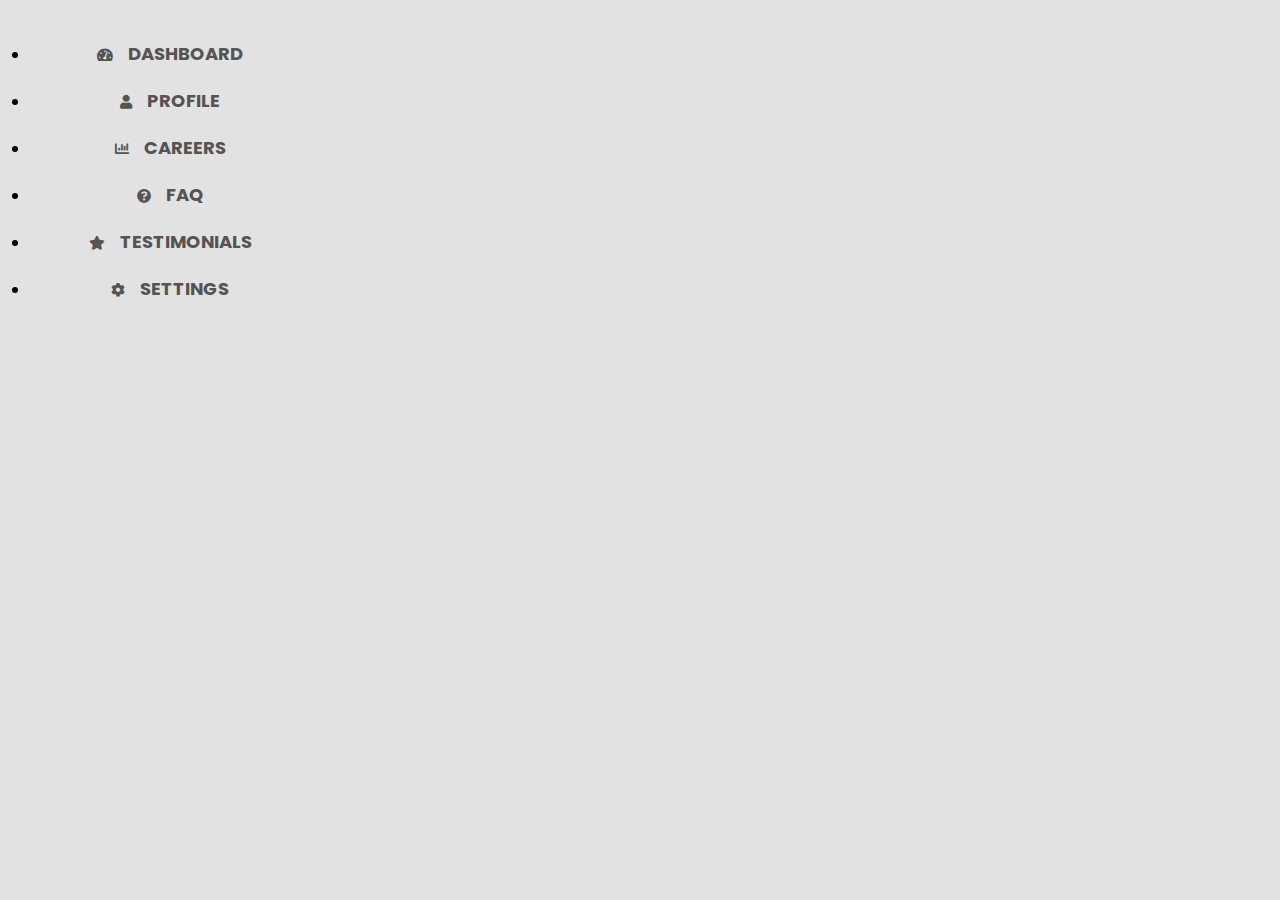
==== Folders/index.html @ 508b360f "add the minor code" ====
<!DOCTYPE html>
<html lang="en">
  <head>
    <meta charset="UTF-8" />
    <title>Attendance Dashboard | By Code Info</title>
    <link rel="stylesheet" href="./index.css" />
    <!-- Font Awesome Cdn Link -->
    <link
      rel="stylesheet"
      href="https://cdnjs.cloudflare.com/ajax/libs/font-awesome/5.15.4/css/all.min.css"
    />
  </head>
  <body>
    <div class="container">
        <div class="sidebar">
            <div class="logo">
                <ul class="main">
                    <li>
                        <a href="#" >
                            <i class="fas fa-tachometer-alt"></i>
                            <span>Dashboard</span>
                        </a>
                    </li>
                    <li>
                        <a href="#" >
                            <i class="fas fa-user"></i>
                            <span>Profile</span>
                        </a>
                    </li>
                    <li>
                        <a href="#" >
                            <i class="fas fa-chart-bar"></i>
                            <span>Careers</span>
                        </a>
                    </li>
                    <li>
                        <a href="#" >
                            <i class="fas fa-question-circle"></i>
                            <span>Faq</span>
                        </a>
                    </li>
                    <li>
                        <a href="#" >
                            <i class="fas fa-star"></i>
                            <span>Testimonials</span>
                        </a>
                    </li>
                    <li>
                        <a href="#" >
                            <i class="fas fa-cog"></i>
                            <span>Settings</span>
                        </a>
                    </li>

                </ul>
            </div>

        </div>
       
    </div>
  </body>
</html>
---- Folders/index.css ----
@import url("https://fonts.googleapis.com/css2?family=Poppins:wght@400;500;600;700&display=swap");
*{
  margin: 0;
  padding: 0;
  outline: none;
  border: none;
  text-decoration: none;
  box-sizing: border-box;
  font-family: "Poppins", sans-serif;
}
body{
  background: rgb(226, 226, 226);
}
nav{
  position: sticky;
  top: 0;
  bottom: 0;
  height: 100vh;
  left: 0;
  width: 90px;
  /* width: 280px; */
  background: #fff;
  overflow: hidden;
  transition: 1s;
}
nav:hover{
  width: 280px;
  transition: 1s;
}
.logo{
  text-align: center;
  display: flex;
  margin: 10px 0 0 10px;
  padding-bottom: 3rem;
}

.logo img{
  width: 45px;
  height: 45px;
  border-radius: 50%;
}
.logo span{
  font-weight: bold;
  padding-left: 15px;
  font-size: 18px;
  text-transform: uppercase;
}
a{
  position: relative;
  width: 280px;
  font-size: 14px;
  color: rgb(85, 83, 83);
  display: table;
  padding: 10px;
}
nav .fas{
  position: relative;
  width: 70px;
  height: 40px;
  top: 20px;
  font-size: 20px;
  text-align: center;
}
.nav-item{
  position: relative;
  top: 12px;
  margin-left: 10px;
}
a:hover{
  background: #eee;
}
a:hover i{
  color: #34AF6D;
  transition: 0.5s;
}
.logout{
  position: absolute;
  bottom: 0;
}

.container{
  display: flex;
}

/* MAin Section */
.main{
  position: relative;
  padding: 20px;
  width: 100%;
}
.main-top{
  display: flex;
  width: 100%;
}
.main-top i{
  position: absolute;
  right: 0;
  margin: 10px 30px;
  color: rgb(110, 109, 109);
  cursor: pointer;
}
.main .users{
  display: flex;
  width: 100%;
}
.users .card{
  width: 25%;
  margin: 10px;
  background: #fff;
  text-align: center;
  border-radius: 10px;
  padding: 10px;
  box-shadow: 0 20px 35px rgba(0, 0, 0, 0.1);
}
.users .card img{
  width: 70px;
  height: 70px;
  border-radius: 50%;
}
.users .card h4{
  text-transform: uppercase;
}
.users .card p{
  font-size: 12px;
  margin-bottom: 15px;
  text-transform: uppercase;
}
.users table{
  margin:  auto;
}
.users .per span{
  padding: 5px;
  border-radius: 10px;
  background: rgb(223, 223, 223);
}
.users td{
  font-size: 14px;
  padding-right: 15px;
}
.users .card button{
  width: 100%;
  margin-top: 8px;
  padding: 7px;
  cursor: pointer;
  border-radius: 10px;
  background: transparent;
  border: 1px solid #4AD489;
}
.users .card button:hover{
  background: #4AD489;
  color: #fff;
  transition: 0.5s;
}

/*Attendance List serction  */
.attendance{
  margin-top: 20px;
  text-transform: capitalize;
}
.attendance-list{
  width: 100%;
  padding: 10px;
  margin-top: 10px;
  background: #fff;
  border-radius: 10px;
  box-shadow: 0 20px 35px rgba(0, 0, 0, 0.1);
}
.table{
  border-collapse: collapse;
  margin: 25px 0;
  font-size: 15px;
  min-width: 100%;
  overflow: hidden;
  border-radius: 5px 5px 0 0;
}
table thead tr{
  color: #fff;
  background: #34AF6D;
  text-align: left;
  font-weight: bold;
}
.table th,
.table td{
  padding: 12px 15px;
}
.table tbody tr{
  border-bottom: 1px solid #ddd;
}
.table tbody tr:nth-of-type(odd){
  background: #f3f3f3;
}
.table tbody tr.active{
  font-weight: bold;
  color: #4AD489;
}
.table tbody tr:last-of-type{
  border-bottom: 2px solid #4AD489;
}
.table button{
  padding: 6px 20px;
  border-radius: 10px;
  cursor: pointer;
  background: transparent;
  border: 1px solid #4AD489;
}
.table button:hover{
  background: #4AD489;
  color: #fff;
  transition: 0.5rem;
}
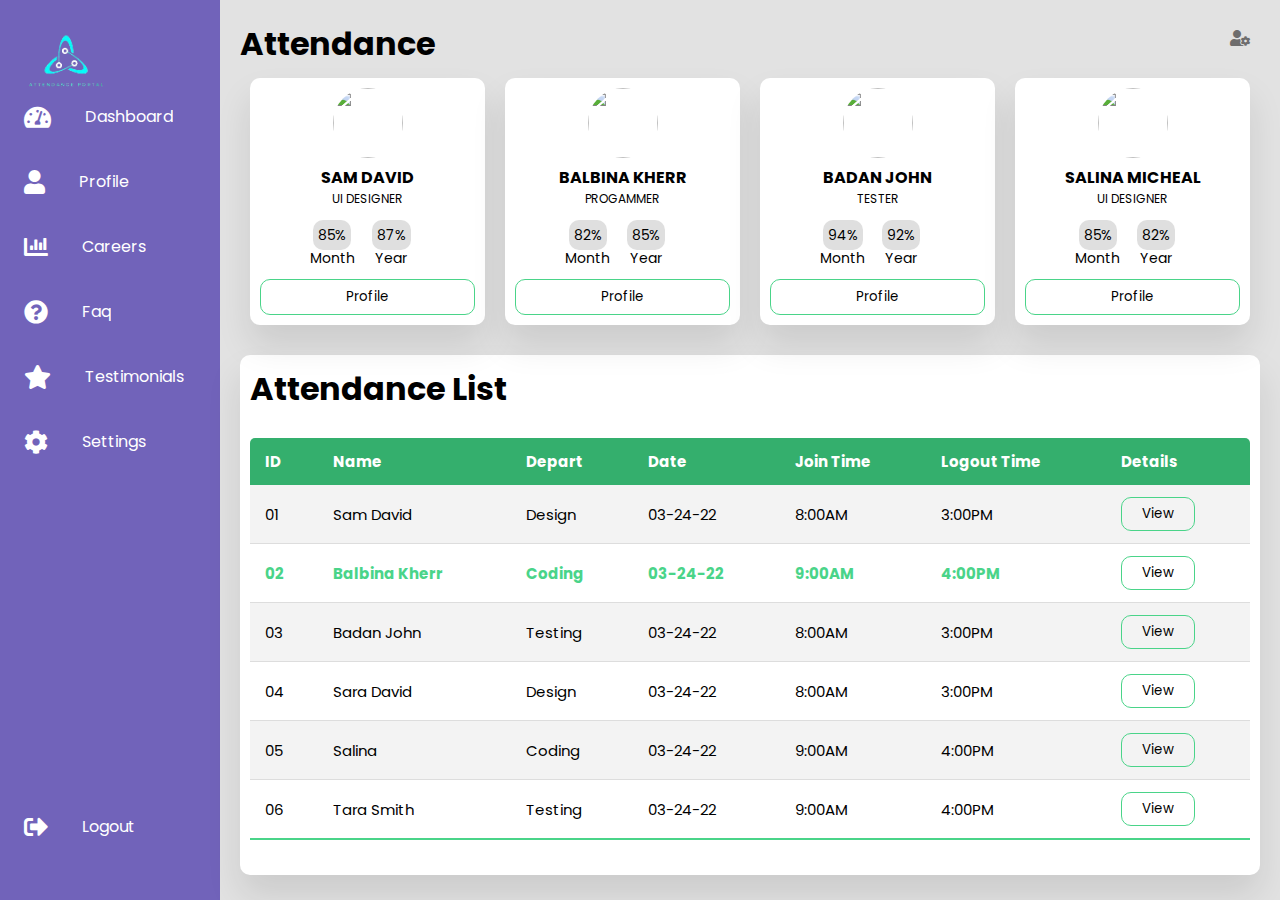
==== commit 2817a7b8: "add the  code" ====
--- a/Folders/index.html
+++ b/Folders/index.html
@@ -3,7 +3,7 @@
   <head>
     <meta charset="UTF-8" />
     <title>Attendance Dashboard | By Code Info</title>
-    <link rel="stylesheet" href="./index.css" />
+    <link rel="stylesheet" href="index.css" />
     <!-- Font Awesome Cdn Link -->
     <link
       rel="stylesheet"
@@ -12,51 +12,212 @@
   </head>
   <body>
     <div class="container">
-        <div class="sidebar">
-            <div class="logo">
-                <ul class="main">
-                    <li>
-                        <a href="#" >
-                            <i class="fas fa-tachometer-alt"></i>
-                            <span>Dashboard</span>
-                        </a>
-                    </li>
-                    <li>
-                        <a href="#" >
-                            <i class="fas fa-user"></i>
-                            <span>Profile</span>
-                        </a>
-                    </li>
-                    <li>
-                        <a href="#" >
-                            <i class="fas fa-chart-bar"></i>
-                            <span>Careers</span>
-                        </a>
-                    </li>
-                    <li>
-                        <a href="#" >
-                            <i class="fas fa-question-circle"></i>
-                            <span>Faq</span>
-                        </a>
-                    </li>
-                    <li>
-                        <a href="#" >
-                            <i class="fas fa-star"></i>
-                            <span>Testimonials</span>
-                        </a>
-                    </li>
-                    <li>
-                        <a href="#" >
-                            <i class="fas fa-cog"></i>
-                            <span>Settings</span>
-                        </a>
-                    </li>
+      <div class="sidebar">
+        <div class="logo">
+            <img src="../Images/attendencelogo.png" alt="">
+        </div>
+        <ul class="menu">
+          <li>
+            <a href="#">
+              <i class="fas fa-tachometer-alt"></i>
+              <span>Dashboard</span>
+            </a>
+          </li>
+          <li>
+            <a href="#">
+              <i class="fas fa-user"></i>
+              <span>Profile</span>
+            </a>
+          </li>
+          <li>
+            <a href="#">
+              <i class="fas fa-chart-bar"></i>
+              <span>Careers</span>
+            </a>
+          </li>
+          <li>
+            <a href="#">
+              <i class="fas fa-question-circle"></i>
+              <span>Faq</span>
+            </a>
+          </li>
+          <li>
+            <a href="#">
+              <i class="fas fa-star"></i>
+              <span>Testimonials</span>
+            </a>
+          </li>
+          <li>
+            <a href="#">
+              <i class="fas fa-cog"></i>
+              <span>Settings</span>
+            </a>
+          </li>
 
-                </ul>
-            </div>
+          <li class="logout">
+            <a href="#">
+              <i class="fas fa-sign-out-alt"></i>
+              <span>Logout</span>
+            </a>
+          </li>
+        </ul>
+      </div>
 
+      <section class="main">
+        <div class="main-top">
+          <h1>Attendance</h1>
+          <i class="fas fa-user-cog"></i>
         </div>
-       
+        <div class="users">
+          <div class="card">
+            <img src="./pic/img1.jpg" />
+            <h4>Sam David</h4>
+            <p>Ui designer</p>
+            <div class="per">
+              <table>
+                <tr>
+                  <td><span>85%</span></td>
+                  <td><span>87%</span></td>
+                </tr>
+                <tr>
+                  <td>Month</td>
+                  <td>Year</td>
+                </tr>
+              </table>
+            </div>
+            <button>Profile</button>
+          </div>
+          <div class="card">
+            <img src="./pic/img2.jpg" />
+            <h4>Balbina kherr</h4>
+            <p>Progammer</p>
+            <div class="per">
+              <table>
+                <tr>
+                  <td><span>82%</span></td>
+                  <td><span>85%</span></td>
+                </tr>
+                <tr>
+                  <td>Month</td>
+                  <td>Year</td>
+                </tr>
+              </table>
+            </div>
+            <button>Profile</button>
+          </div>
+          <div class="card">
+            <img src="./pic/img3.jpg" />
+            <h4>Badan John</h4>
+            <p>tester</p>
+            <div class="per">
+              <table>
+                <tr>
+                  <td><span>94%</span></td>
+                  <td><span>92%</span></td>
+                </tr>
+                <tr>
+                  <td>Month</td>
+                  <td>Year</td>
+                </tr>
+              </table>
+            </div>
+            <button>Profile</button>
+          </div>
+          <div class="card">
+            <img src="./pic/img4.jpg" />
+            <h4>Salina micheal</h4>
+            <p>Ui designer</p>
+            <div class="per">
+              <table>
+                <tr>
+                  <td><span>85%</span></td>
+                  <td><span>82%</span></td>
+                </tr>
+                <tr>
+                  <td>Month</td>
+                  <td>Year</td>
+                </tr>
+              </table>
+            </div>
+            <button>Profile</button>
+          </div>
+        </div>
+
+        <section class="attendance">
+          <div class="attendance-list">
+            <h1>Attendance List</h1>
+            <table class="table">
+              <thead>
+                <tr>
+                  <th>ID</th>
+                  <th>Name</th>
+                  <th>Depart</th>
+                  <th>Date</th>
+                  <th>Join Time</th>
+                  <th>Logout Time</th>
+                  <th>Details</th>
+                </tr>
+              </thead>
+              <tbody>
+                <tr>
+                  <td>01</td>
+                  <td>Sam David</td>
+                  <td>Design</td>
+                  <td>03-24-22</td>
+                  <td>8:00AM</td>
+                  <td>3:00PM</td>
+                  <td><button>View</button></td>
+                </tr>
+                <tr class="active">
+                  <td>02</td>
+                  <td>Balbina Kherr</td>
+                  <td>Coding</td>
+                  <td>03-24-22</td>
+                  <td>9:00AM</td>
+                  <td>4:00PM</td>
+                  <td><button>View</button></td>
+                </tr>
+                <tr>
+                  <td>03</td>
+                  <td>Badan John</td>
+                  <td>testing</td>
+                  <td>03-24-22</td>
+                  <td>8:00AM</td>
+                  <td>3:00PM</td>
+                  <td><button>View</button></td>
+                </tr>
+                <tr>
+                  <td>04</td>
+                  <td>Sara David</td>
+                  <td>Design</td>
+                  <td>03-24-22</td>
+                  <td>8:00AM</td>
+                  <td>3:00PM</td>
+                  <td><button>View</button></td>
+                </tr>
+                <tr>
+                  <td>05</td>
+                  <td>Salina</td>
+                  <td>Coding</td>
+                  <td>03-24-22</td>
+                  <td>9:00AM</td>
+                  <td>4:00PM</td>
+                  <td><button>View</button></td>
+                </tr>
+                <tr>
+                  <td>06</td>
+                  <td>Tara Smith</td>
+                  <td>Testing</td>
+                  <td>03-24-22</td>
+                  <td>9:00AM</td>
+                  <td>4:00PM</td>
+                  <td><button>View</button></td>
+                </tr>
+              </tbody>
+            </table>
+          </div>
+        </section>
+      </section>
     </div>
   </body>
 </html>
--- a/Folders/index.css
+++ b/Folders/index.css
@@ -12,72 +12,69 @@
 body{
   background: rgb(226, 226, 226);
 }
-nav{
-  position: sticky;
-  top: 0;
-  bottom: 0;
-  height: 100vh;
-  left: 0;
-  width: 90px;
-  /* width: 280px; */
-  background: #fff;
-  overflow: hidden;
-  transition: 1s;
-}
-nav:hover{
-  width: 280px;
-  transition: 1s;
-}
-.logo{
-  text-align: center;
-  display: flex;
-  margin: 10px 0 0 10px;
-  padding-bottom: 3rem;
-}
-
-.logo img{
-  width: 45px;
-  height: 45px;
-  border-radius: 50%;
-}
-.logo span{
-  font-weight: bold;
-  padding-left: 15px;
-  font-size: 18px;
-  text-transform: uppercase;
-}
-a{
-  position: relative;
-  width: 280px;
-  font-size: 14px;
-  color: rgb(85, 83, 83);
-  display: table;
-  padding: 10px;
-}
-nav .fas{
-  position: relative;
-  width: 70px;
-  height: 40px;
-  top: 20px;
-  font-size: 20px;
-  text-align: center;
-}
-.nav-item{
-  position: relative;
-  top: 12px;
-  margin-left: 10px;
-}
-a:hover{
-  background: #eee;
-}
-a:hover i{
-  color: #34AF6D;
-  transition: 0.5s;
-}
-.logout{
-  position: absolute;
-  bottom: 0;
-}
+.sidebar {
+    position: sticky;
+    top: 0;
+    left: 0;
+    bottom: 0;
+    width:80px;
+    height: 100vh;
+    color: white;
+    overflow: hidden;
+    transition: all 0.5s linear;
+    background: rgba(113, 99, 186, 255);
+ 
+  }
+  .sidebar:hover{
+      width: 240px;
+      transition: 0.5s;
+  }
+  .logo {
+    height: 80px;
+    padding: 16px;
+  }
+  .logo img {
+    height: 100px;
+    left: -5;
+  }
+  .menu {
+    height: 95%;
+    position: relative;
+    list-style: none;
+  }
+  .menu li {
+    padding: 1rem 1rem 1rem 1.5rem;
+    margin: 8px 0;
+    border-radius: 8px;
+    transition: all 0.5s ease-in-out;
+  }
+  .menu li:hover {
+    background-color: #e0e0e058;
+  }
+  .menu li a {
+    color: white;
+    display: flex;
+    align-items: center;
+    gap: 2.1rem;
+  }
+  .menu a span {
+    overflow: hidden;
+  }
+  .menu a i {
+    font-size: 1.5rem;
+  }
+
+ 
+.menu  .logout{
+    margin-top: 1rem;
+    bottom :5rem;
+    width: 100%;
+    position: absolute;
+  
+     width: 100%;
+  }
+
+
 
 .container{
   display: flex;
@@ -87,7 +84,7 @@
 .main{
   position: relative;
   padding: 20px;
-  width: 100%;
+  width: 90%;
 }
 .main-top{
   display: flex;
@@ -208,4 +205,5 @@
   background: #4AD489;
   color: #fff;
   transition: 0.5rem;
-}+}
+
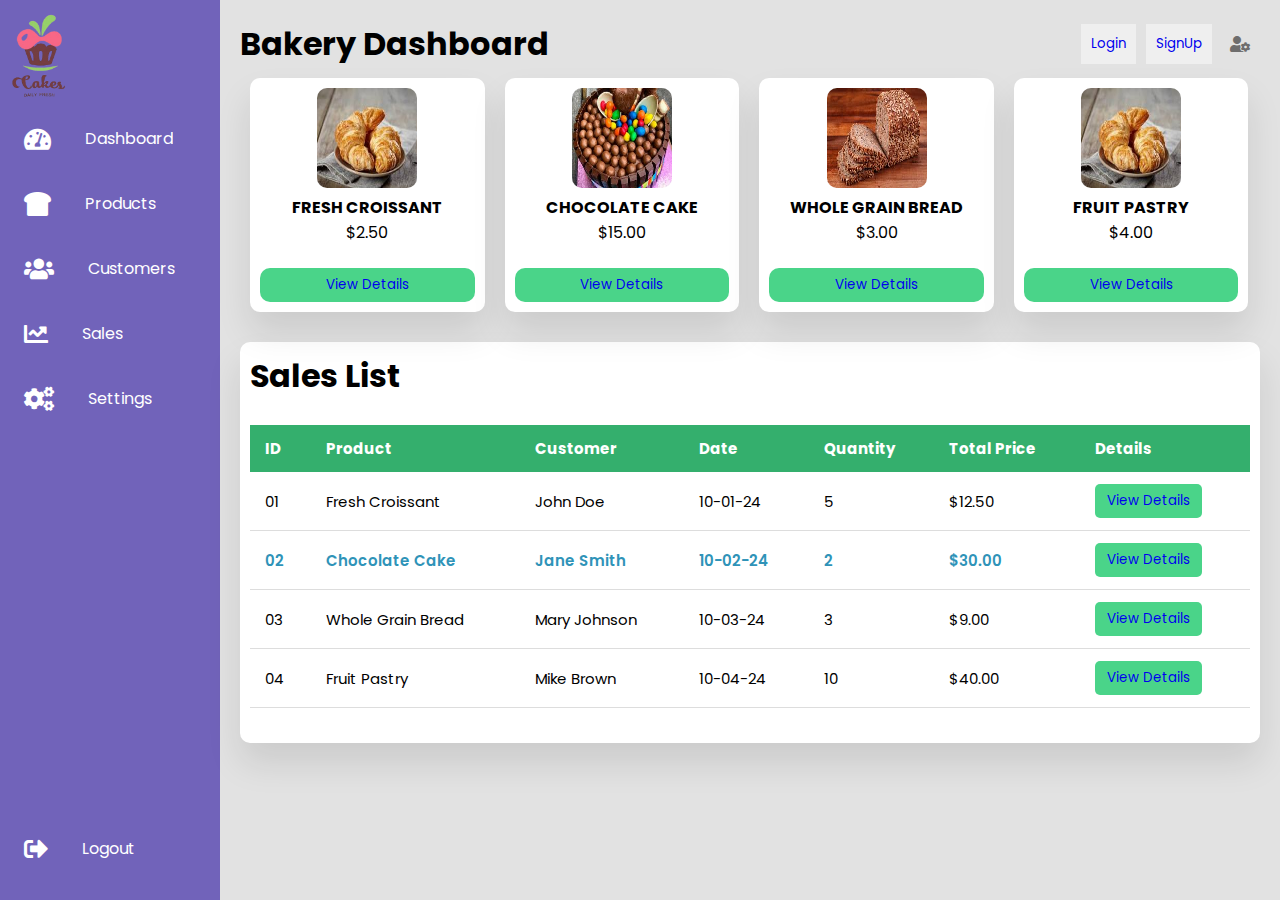
==== commit 13fb6cb4: "update the code add the file to  show proper data" ====
--- a/Folders/index.html
+++ b/Folders/index.html
@@ -1,223 +1,157 @@
 <!DOCTYPE html>
 <html lang="en">
-  <head>
+<head>
     <meta charset="UTF-8" />
-    <title>Attendance Dashboard | By Code Info</title>
+    <title>Bakery Shop Dashboard</title>
     <link rel="stylesheet" href="index.css" />
+  
     <!-- Font Awesome Cdn Link -->
-    <link
-      rel="stylesheet"
-      href="https://cdnjs.cloudflare.com/ajax/libs/font-awesome/5.15.4/css/all.min.css"
-    />
-  </head>
-  <body>
+    <link rel="stylesheet" href="https://cdnjs.cloudflare.com/ajax/libs/font-awesome/5.15.4/css/all.min.css" />
+</head>
+<body>
     <div class="container">
-      <div class="sidebar">
-        <div class="logo">
-            <img src="../Images/attendencelogo.png" alt="">
-        </div>
-        <ul class="menu">
-          <li>
-            <a href="#">
-              <i class="fas fa-tachometer-alt"></i>
-              <span>Dashboard</span>
-            </a>
-          </li>
-          <li>
-            <a href="#">
-              <i class="fas fa-user"></i>
-              <span>Profile</span>
-            </a>
-          </li>
-          <li>
-            <a href="#">
-              <i class="fas fa-chart-bar"></i>
-              <span>Careers</span>
-            </a>
-          </li>
-          <li>
-            <a href="#">
-              <i class="fas fa-question-circle"></i>
-              <span>Faq</span>
-            </a>
-          </li>
-          <li>
-            <a href="#">
-              <i class="fas fa-star"></i>
-              <span>Testimonials</span>
-            </a>
-          </li>
-          <li>
-            <a href="#">
-              <i class="fas fa-cog"></i>
-              <span>Settings</span>
-            </a>
-          </li>
-
-          <li class="logout">
-            <a href="#">
-              <i class="fas fa-sign-out-alt"></i>
-              <span>Logout</span>
-            </a>
-          </li>
-        </ul>
-      </div>
-
-      <section class="main">
-        <div class="main-top">
-          <h1>Attendance</h1>
-          <i class="fas fa-user-cog"></i>
-        </div>
-        <div class="users">
-          <div class="card">
-            <img src="./pic/img1.jpg" />
-            <h4>Sam David</h4>
-            <p>Ui designer</p>
-            <div class="per">
-              <table>
-                <tr>
-                  <td><span>85%</span></td>
-                  <td><span>87%</span></td>
-                </tr>
-                <tr>
-                  <td>Month</td>
-                  <td>Year</td>
-                </tr>
-              </table>
+        <div class="sidebar">
+            <div class="logo">
+                <img src="../Folders/Images/logo.png" alt="Bakery Logo" />
+                
             </div>
-            <button>Profile</button>
-          </div>
-          <div class="card">
-            <img src="./pic/img2.jpg" />
-            <h4>Balbina kherr</h4>
-            <p>Progammer</p>
-            <div class="per">
-              <table>
-                <tr>
-                  <td><span>82%</span></td>
-                  <td><span>85%</span></td>
-                </tr>
-                <tr>
-                  <td>Month</td>
-                  <td>Year</td>
-                </tr>
-              </table>
-            </div>
-            <button>Profile</button>
-          </div>
-          <div class="card">
-            <img src="./pic/img3.jpg" />
-            <h4>Badan John</h4>
-            <p>tester</p>
-            <div class="per">
-              <table>
-                <tr>
-                  <td><span>94%</span></td>
-                  <td><span>92%</span></td>
-                </tr>
-                <tr>
-                  <td>Month</td>
-                  <td>Year</td>
-                </tr>
-              </table>
-            </div>
-            <button>Profile</button>
-          </div>
-          <div class="card">
-            <img src="./pic/img4.jpg" />
-            <h4>Salina micheal</h4>
-            <p>Ui designer</p>
-            <div class="per">
-              <table>
-                <tr>
-                  <td><span>85%</span></td>
-                  <td><span>82%</span></td>
-                </tr>
-                <tr>
-                  <td>Month</td>
-                  <td>Year</td>
-                </tr>
-              </table>
-            </div>
-            <button>Profile</button>
-          </div>
+            <ul class="menu">
+                <li>
+                    <a href="#">
+                        <i class="fas fa-tachometer-alt"></i>
+                        <span>Dashboard</span>
+                    </a>
+                </li>
+                <li>
+                    <a href="#">
+                        <i class="fas fa-bread-slice"></i>
+                        <span>Products</span>
+                    </a>
+                </li>
+                <li>
+                    <a href="#">
+                        <i class="fas fa-users"></i>
+                        <span>Customers</span>
+                    </a>
+                </li>
+                <li>
+                    <a href="#">
+                        <i class="fas fa-chart-line"></i>
+                        <span>Sales</span>
+                    </a>
+                </li>
+                <li>
+                    <a href="#">
+                        <i class="fas fa-cogs"></i>
+                        <span>Settings</span>
+                    </a>
+                </li>
+                <li class="logout">
+                    <a href="#">
+                        <i class="fas fa-sign-out-alt"></i>
+                        <span>Logout</span>
+                    </a>
+                </li>
+            </ul>
         </div>
 
-        <section class="attendance">
-          <div class="attendance-list">
-            <h1>Attendance List</h1>
-            <table class="table">
-              <thead>
-                <tr>
-                  <th>ID</th>
-                  <th>Name</th>
-                  <th>Depart</th>
-                  <th>Date</th>
-                  <th>Join Time</th>
-                  <th>Logout Time</th>
-                  <th>Details</th>
-                </tr>
-              </thead>
-              <tbody>
-                <tr>
-                  <td>01</td>
-                  <td>Sam David</td>
-                  <td>Design</td>
-                  <td>03-24-22</td>
-                  <td>8:00AM</td>
-                  <td>3:00PM</td>
-                  <td><button>View</button></td>
-                </tr>
-                <tr class="active">
-                  <td>02</td>
-                  <td>Balbina Kherr</td>
-                  <td>Coding</td>
-                  <td>03-24-22</td>
-                  <td>9:00AM</td>
-                  <td>4:00PM</td>
-                  <td><button>View</button></td>
-                </tr>
-                <tr>
-                  <td>03</td>
-                  <td>Badan John</td>
-                  <td>testing</td>
-                  <td>03-24-22</td>
-                  <td>8:00AM</td>
-                  <td>3:00PM</td>
-                  <td><button>View</button></td>
-                </tr>
-                <tr>
-                  <td>04</td>
-                  <td>Sara David</td>
-                  <td>Design</td>
-                  <td>03-24-22</td>
-                  <td>8:00AM</td>
-                  <td>3:00PM</td>
-                  <td><button>View</button></td>
-                </tr>
-                <tr>
-                  <td>05</td>
-                  <td>Salina</td>
-                  <td>Coding</td>
-                  <td>03-24-22</td>
-                  <td>9:00AM</td>
-                  <td>4:00PM</td>
-                  <td><button>View</button></td>
-                </tr>
-                <tr>
-                  <td>06</td>
-                  <td>Tara Smith</td>
-                  <td>Testing</td>
-                  <td>03-24-22</td>
-                  <td>9:00AM</td>
-                  <td>4:00PM</td>
-                  <td><button>View</button></td>
-                </tr>
-              </tbody>
-            </table>
-          </div>
+        <section class="main">
+            <div class="main-top">
+                <h1>Bakery Dashboard</h1>
+                <div style="display: flex; align-items: center; margin-right: 3rem;">
+                 <i class="fas fa-user-cog"></i>
+                 <div style="display: flex; align-items: center;  gap:10px">
+
+                   <button style="padding: 10px;"><a href="../Folders/Login-Signup/login-signup.html">Login</a> </button>
+                   <button style="padding: 10px;"><a href="../Folders/Login-Signup/login-signup.html">SignUp</a> </button>
+                 </div>
+
+               </div>
+            </div>
+            <div class="users">
+                <div class="card">
+                    <img src="../Folders/Images/Fresh Croissant.jpeg" alt="Croissant" />
+                    <h4>Fresh Croissant</h4>
+                    <p>$2.50</p>
+                    <button> <a href="../Folders/view/view-detail.html"> View Details</a></button>
+                </div>
+                <div class="card">
+                    <img src="../Folders/Images/chocolate ckae.jpeg" alt="Cake" />
+                    <h4>Chocolate Cake</h4>
+                    <p>$15.00</p>
+                    <button> <a href="../Folders/view/view-detail.html"> View Details</a></button>
+                </div>
+                <div class="card">
+                    <img src="../Folders/Images/Whole Grain Bread.jpeg" alt="Bread" />
+                    <h4>Whole Grain Bread</h4>
+                    <p>$3.00</p>
+                    <button> <a href="../Folders/view/view-detail.html"> View Details</a></button>
+                </div>
+                <div class="card">
+                    <img src="../Folders/Images/Fresh Croissant.jpeg" alt="Pastry" />
+                    <h4>Fruit Pastry</h4>
+                    <p>$4.00</p>
+                    <button> <a href="../Folders/view/view-detail.html"> View Details</a></button>
+                </div>
+            </div>
+
+            <section class="attendance">
+                <div class="attendance-list">
+                    <h1>Sales List</h1>
+                    <table class="table">
+                        <thead>
+                            <tr>
+                                <th>ID</th>
+                                <th>Product</th>
+                                <th>Customer</th>
+                                <th>Date</th>
+                                <th>Quantity</th>
+                                <th>Total Price</th>
+                                <th>Details</th>
+                            </tr>
+                        </thead>
+                        <tbody>
+                            <tr>
+                                <td>01</td>
+                                <td>Fresh Croissant</td>
+                                <td>John Doe</td>
+                                <td>10-01-24</td>
+                                <td>5</td>
+                                <td>$12.50</td>
+                                <td>  <button> <a href="../Folders/view/Fresh Croissant.html"> View Details</a></button></td>
+                            </tr>
+                            <tr class="active">
+                                <td>02</td>
+                                <td>Chocolate Cake</td>
+                                <td>Jane Smith</td>
+                                <td>10-02-24</td>
+                                <td>2</td>
+                                <td>$30.00</td>
+                                <td>  <button> <a href="../Folders//view/Chocolate Cake.html"> View Details</a></button></td>
+                            </tr>
+                            <tr>
+                                <td>03</td>
+                                <td>Whole Grain Bread</td>
+                                <td>Mary Johnson</td>
+                                <td>10-03-24</td>
+                                <td>3</td>
+                                <td>$9.00</td>
+                                <td>  <button> <a href="../Folders/view/Whole Grain Bread.html"> View Details</a></button></td>
+                            </tr>
+                            <tr>
+                                <td>04</td>
+                                <td>Fruit Pastry</td>
+                                <td>Mike Brown</td>
+                                <td>10-04-24</td>
+                                <td>10</td>
+                                <td>$40.00</td>
+                                <td>  <button> <a href="../Folders/view/Fruit Pastry.html"> View Details</a></button></td>
+                            </tr>
+                        </tbody>
+                    </table>
+                </div>
+            </section>
         </section>
-      </section>
     </div>
-  </body>
+</body>
 </html>
--- a/Folders/index.css
+++ b/Folders/index.css
@@ -1,209 +1,213 @@
-
 @import url("https://fonts.googleapis.com/css2?family=Poppins:wght@400;500;600;700&display=swap");
-*{
-  margin: 0;
-  padding: 0;
-  outline: none;
-  border: none;
-  text-decoration: none;
-  box-sizing: border-box;
-  font-family: "Poppins", sans-serif;
-}
-body{
-  background: rgb(226, 226, 226);
-}
+
+* {
+    margin: 0;
+    padding: 0;
+    outline: none;
+    border: none;
+    text-decoration: none;
+    box-sizing: border-box;
+    font-family: "Poppins", sans-serif;
+}
+
+body {
+    background: rgb(226, 226, 226);
+}
+
 .sidebar {
     position: sticky;
     top: 0;
     left: 0;
     bottom: 0;
-    width:80px;
+    width: 80px;
     height: 100vh;
     color: white;
     overflow: hidden;
     transition: all 0.5s linear;
     background: rgba(113, 99, 186, 255);
- 
-  }
-  .sidebar:hover{
-      width: 240px;
-      transition: 0.5s;
-  }
-  .logo {
+}
+
+.sidebar:hover {
+    width: 240px;
+    transition: 0.5s;
+}
+
+.logo {
     height: 80px;
-    padding: 16px;
-  }
-  .logo img {
-    height: 100px;
-    left: -5;
-  }
-  .menu {
+  margin: -20px 20px 50px   -35px  ;
+}
+
+.logo img {
+    height: 150px;
+}
+
+.menu {
     height: 95%;
     position: relative;
     list-style: none;
-  }
-  .menu li {
+}
+
+.menu li {
     padding: 1rem 1rem 1rem 1.5rem;
     margin: 8px 0;
     border-radius: 8px;
     transition: all 0.5s ease-in-out;
-  }
-  .menu li:hover {
+}
+
+.menu li:hover {
     background-color: #e0e0e058;
-  }
-  .menu li a {
+}
+
+.menu li a {
     color: white;
     display: flex;
     align-items: center;
     gap: 2.1rem;
-  }
-  .menu a span {
+}
+
+.menu a span {
     overflow: hidden;
-  }
-  .menu a i {
+}
+
+.menu a i {
     font-size: 1.5rem;
-  }
-
- 
-.menu  .logout{
+}
+
+.menu .logout {
     margin-top: 1rem;
-    bottom :5rem;
+    bottom: 5rem;
     width: 100%;
     position: absolute;
-  
-     width: 100%;
-  }
-
-
-
-.container{
-  display: flex;
-}
-
-/* MAin Section */
-.main{
-  position: relative;
-  padding: 20px;
-  width: 90%;
-}
-.main-top{
-  display: flex;
-  width: 100%;
-}
-.main-top i{
-  position: absolute;
-  right: 0;
-  margin: 10px 30px;
-  color: rgb(110, 109, 109);
-  cursor: pointer;
-}
-.main .users{
-  display: flex;
-  width: 100%;
-}
-.users .card{
-  width: 25%;
-  margin: 10px;
-  background: #fff;
-  text-align: center;
-  border-radius: 10px;
-  padding: 10px;
-  box-shadow: 0 20px 35px rgba(0, 0, 0, 0.1);
-}
-.users .card img{
-  width: 70px;
-  height: 70px;
-  border-radius: 50%;
-}
-.users .card h4{
-  text-transform: uppercase;
-}
-.users .card p{
-  font-size: 12px;
-  margin-bottom: 15px;
-  text-transform: uppercase;
-}
-.users table{
-  margin:  auto;
-}
-.users .per span{
-  padding: 5px;
-  border-radius: 10px;
-  background: rgb(223, 223, 223);
-}
-.users td{
-  font-size: 14px;
-  padding-right: 15px;
-}
-.users .card button{
-  width: 100%;
-  margin-top: 8px;
-  padding: 7px;
-  cursor: pointer;
-  border-radius: 10px;
-  background: transparent;
-  border: 1px solid #4AD489;
-}
-.users .card button:hover{
-  background: #4AD489;
-  color: #fff;
-  transition: 0.5s;
-}
-
-/*Attendance List serction  */
-.attendance{
-  margin-top: 20px;
-  text-transform: capitalize;
-}
-.attendance-list{
-  width: 100%;
-  padding: 10px;
-  margin-top: 10px;
-  background: #fff;
-  border-radius: 10px;
-  box-shadow: 0 20px 35px rgba(0, 0, 0, 0.1);
-}
-.table{
-  border-collapse: collapse;
-  margin: 25px 0;
-  font-size: 15px;
-  min-width: 100%;
-  overflow: hidden;
-  border-radius: 5px 5px 0 0;
-}
-table thead tr{
-  color: #fff;
-  background: #34AF6D;
-  text-align: left;
-  font-weight: bold;
-}
-.table th,
-.table td{
-  padding: 12px 15px;
-}
-.table tbody tr{
-  border-bottom: 1px solid #ddd;
-}
-.table tbody tr:nth-of-type(odd){
-  background: #f3f3f3;
-}
-.table tbody tr.active{
-  font-weight: bold;
-  color: #4AD489;
-}
-.table tbody tr:last-of-type{
-  border-bottom: 2px solid #4AD489;
-}
-.table button{
-  padding: 6px 20px;
-  border-radius: 10px;
-  cursor: pointer;
-  background: transparent;
-  border: 1px solid #4AD489;
-}
-.table button:hover{
-  background: #4AD489;
-  color: #fff;
-  transition: 0.5rem;
-}
-
+}
+
+.container {
+    display: flex;
+}
+
+/* Main Section */
+.main {
+    position: relative;
+    padding: 20px;
+    width: 90%;
+}
+
+.main-top {
+    display: flex;
+    justify-content: space-between;
+    width: 100%;
+}
+
+.main-top i {
+    position: absolute;
+    right: 0;
+    margin: 10px 30px;
+    color: rgb(110, 109, 109);
+    cursor: pointer;
+}
+
+.main .users {
+    display: flex;
+    flex-wrap: wrap;
+    width: 100%;
+}
+
+.users .card {
+    width: 23%;
+    margin: 10px;
+    background: #fff;
+    text-align: center;
+    border-radius: 10px;
+    padding: 10px;
+    box-shadow: 0 20px 35px rgba(0, 0, 0, 0.1);
+}
+
+.users .card img {
+    width: 100px;
+    height: 100px;
+    border-radius: 10px;
+}
+
+.users .card h4 {
+    text-transform: uppercase;
+}
+
+.users .card p {
+    font-size: 16px;
+    margin-bottom: 15px;
+}
+
+.users .card button {
+    width: 100%;
+    margin-top: 8px;
+    padding: 7px;
+    cursor: pointer;
+    border-radius: 10px;
+    background: #4AD489;
+    color: #fff;
+    border: none;
+}
+
+.users .card button:hover {
+    background: #3cbf73;
+}
+
+/* Attendance List section */
+.attendance {
+    margin-top: 20px;
+    text-transform: capitalize;
+}
+
+.attendance-list {
+    width: 100%;
+    padding: 10px;
+    margin-top: 10px;
+    background: #fff;
+    border-radius: 10px;
+    box-shadow: 0 20px 35px rgba(0, 0, 0, 0.1);
+}
+
+.table {
+    border-collapse: collapse;
+    margin: 25px 0;
+    font-size: 15px;
+    min-width: 100%;
+    overflow: hidden;
+}
+
+table thead tr {
+    color: #fff;
+    background: #34AF6D;
+    text-align: left;
+    font-weight: 600;
+}
+
+table th,
+table td {
+    padding: 12px 15px;
+}
+
+tbody tr {
+    border-bottom: 1px solid #dddddd;
+}
+
+tbody tr.active {
+    font-weight: 600;
+    color: #2F93B8;
+}
+
+tbody tr:hover {
+    background: #f2f2f2;
+}
+
+tbody td button {
+    padding: 7px 12px;
+    cursor: pointer;
+    border-radius: 5px;
+    background: #4AD489;
+    color: #fff;
+    border: none;
+}
+
+tbody td button:hover {
+    background: #3cbf73;
+}
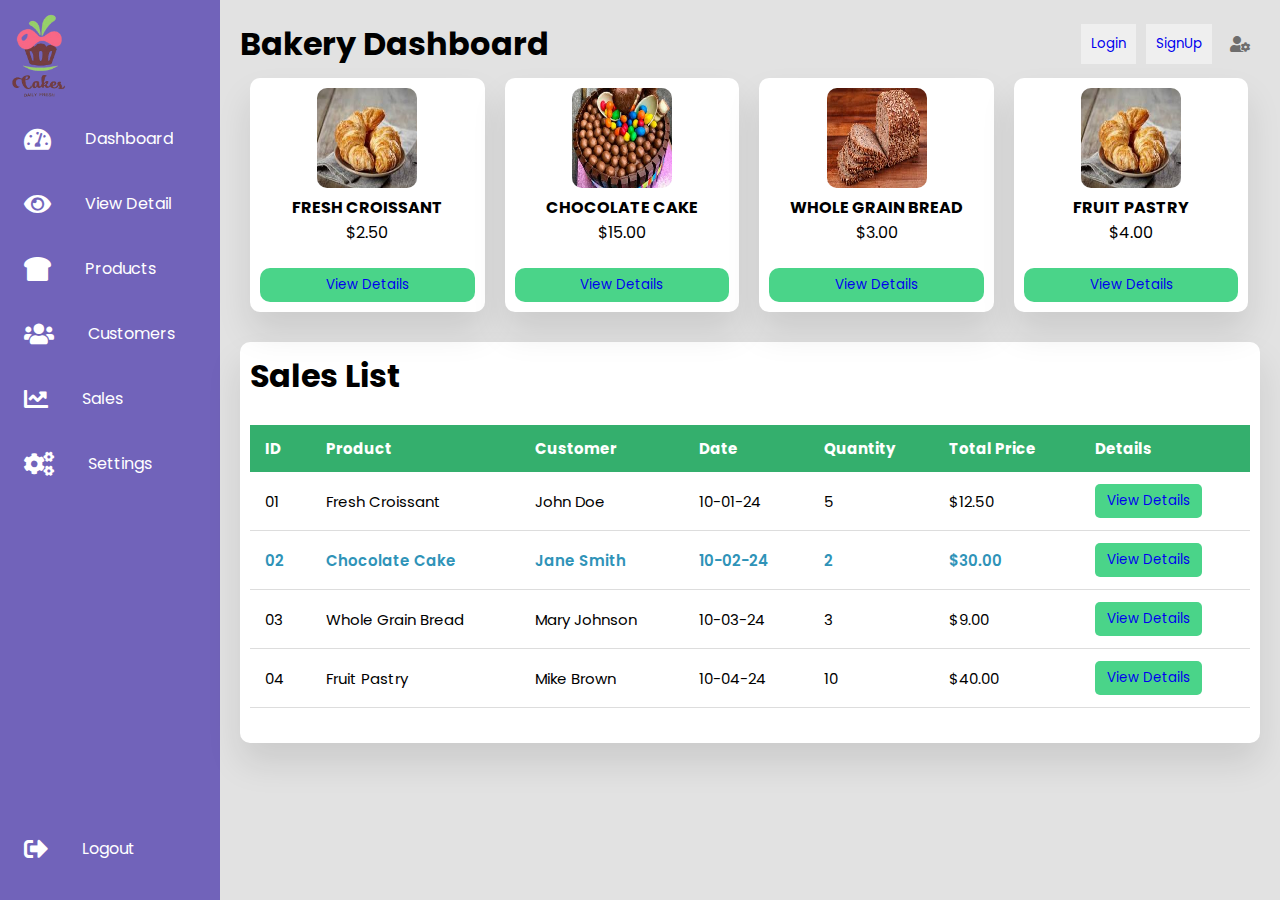
==== commit e3542c7e: "update the code add the file to  show proper data" ====
--- a/Folders/index.html
+++ b/Folders/index.html
@@ -22,6 +22,12 @@
                         <span>Dashboard</span>
                     </a>
                 </li>
+                <li>
+                  <a href="../Folders/view/view-detail.html">
+                      <i class="fas fa-eye"></i>
+                      <span>View Detail</span>
+                  </a>
+              </li>
                 <li>
                     <a href="#">
                         <i class="fas fa-bread-slice"></i>
@@ -62,8 +68,8 @@
                  <i class="fas fa-user-cog"></i>
                  <div style="display: flex; align-items: center;  gap:10px">
 
-                   <button style="padding: 10px;"><a href="../Folders/Login-Signup/login-signup.html">Login</a> </button>
-                   <button style="padding: 10px;"><a href="../Folders/Login-Signup/login-signup.html">SignUp</a> </button>
+                   <button style="padding: 10px;"><a href="../Login-Signup/login-signup.html">Login</a> </button>
+                   <button style="padding: 10px;"><a href="../Login-Signup/login-signup.html">SignUp</a> </button>
                  </div>
 
                </div>
@@ -73,25 +79,25 @@
                     <img src="../Folders/Images/Fresh Croissant.jpeg" alt="Croissant" />
                     <h4>Fresh Croissant</h4>
                     <p>$2.50</p>
-                    <button> <a href="../Folders/view/view-detail.html"> View Details</a></button>
+                    <button> <a href="../Folders/view/Fresh Croissant.html"> View Details</a></button>
                 </div>
                 <div class="card">
                     <img src="../Folders/Images/chocolate ckae.jpeg" alt="Cake" />
                     <h4>Chocolate Cake</h4>
                     <p>$15.00</p>
-                    <button> <a href="../Folders/view/view-detail.html"> View Details</a></button>
+                    <button> <a href="../Folders/view/Chocolate Cake.html"> View Details</a></button>
                 </div>
                 <div class="card">
                     <img src="../Folders/Images/Whole Grain Bread.jpeg" alt="Bread" />
                     <h4>Whole Grain Bread</h4>
                     <p>$3.00</p>
-                    <button> <a href="../Folders/view/view-detail.html"> View Details</a></button>
+                    <button> <a href="../Folders/view/Whole Grain Bread.html"> View Details</a></button>
                 </div>
                 <div class="card">
                     <img src="../Folders/Images/Fresh Croissant.jpeg" alt="Pastry" />
                     <h4>Fruit Pastry</h4>
                     <p>$4.00</p>
-                    <button> <a href="../Folders/view/view-detail.html"> View Details</a></button>
+                    <button> <a href="../Folders/view/Fruit Pastry.html"> View Details</a></button>
                 </div>
             </div>
 
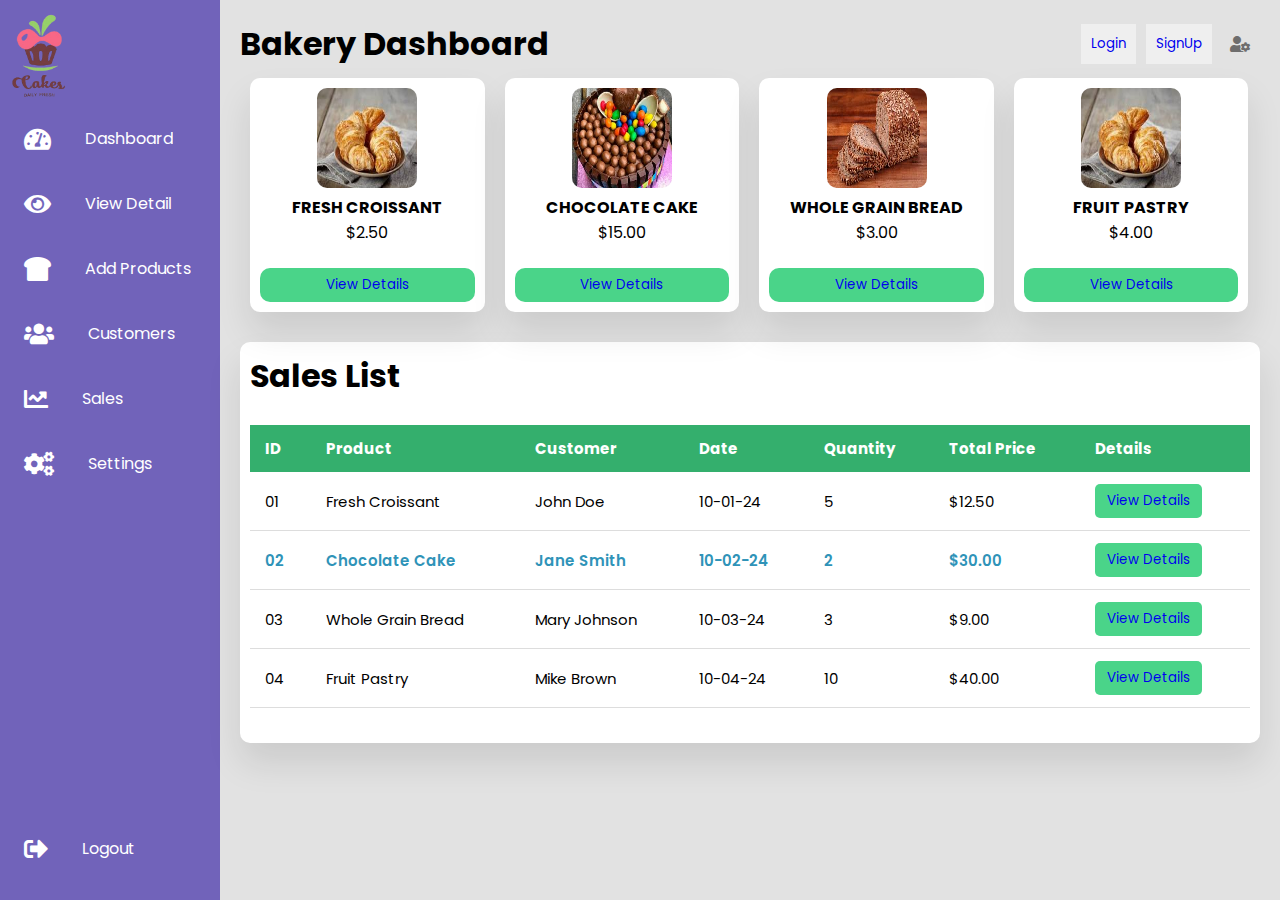
==== commit 690d6e43: "update the code add the file to  show proper data" ====
--- a/Folders/index.html
+++ b/Folders/index.html
@@ -28,12 +28,13 @@
                       <span>View Detail</span>
                   </a>
               </li>
+              
                 <li>
-                    <a href="#">
-                        <i class="fas fa-bread-slice"></i>
-                        <span>Products</span>
-                    </a>
-                </li>
+                  <a href="../Folders/Crud/crud.html">
+                      <i class="fas fa-bread-slice"></i>
+                      <span> Add Products</span>
+                  </a>
+              </li>
                 <li>
                     <a href="#">
                         <i class="fas fa-users"></i>
@@ -53,7 +54,7 @@
                     </a>
                 </li>
                 <li class="logout">
-                    <a href="#">
+                    <a href="../Login-Signup/login-signup.html">
                         <i class="fas fa-sign-out-alt"></i>
                         <span>Logout</span>
                     </a>
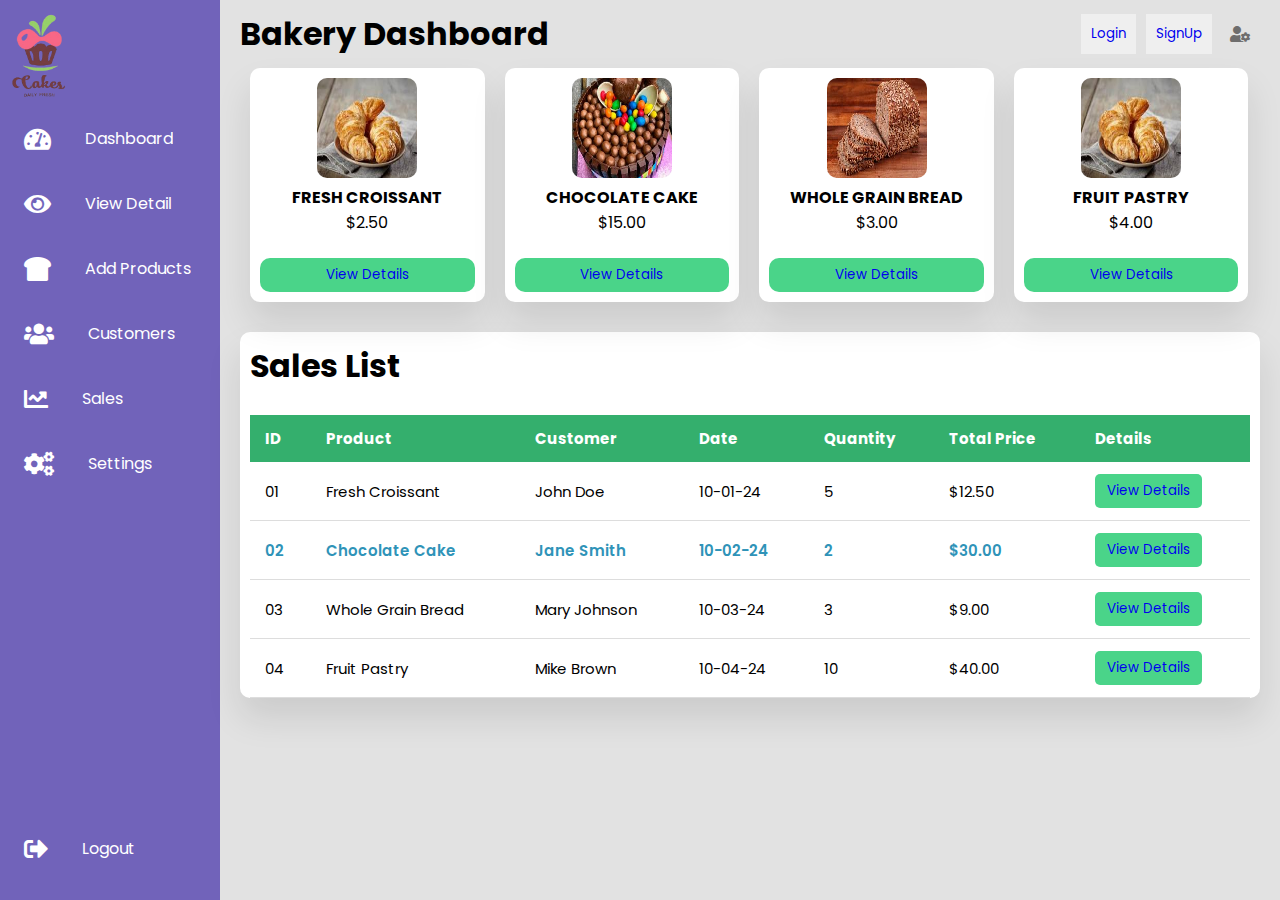
==== commit ab95f857: "complete the dashboard" ====
--- a/Folders/index.html
+++ b/Folders/index.html
@@ -4,7 +4,7 @@
     <meta charset="UTF-8" />
     <title>Bakery Shop Dashboard</title>
     <link rel="stylesheet" href="index.css" />
-  
+  <link rel="shortcut icon" href="./Images/fav.png" type="image/x-icon">
     <!-- Font Awesome Cdn Link -->
     <link rel="stylesheet" href="https://cdnjs.cloudflare.com/ajax/libs/font-awesome/5.15.4/css/all.min.css" />
 </head>
@@ -17,7 +17,7 @@
             </div>
             <ul class="menu">
                 <li>
-                    <a href="#">
+                    <a href="../Folders/index.html">
                         <i class="fas fa-tachometer-alt"></i>
                         <span>Dashboard</span>
                     </a>
--- a/Folders/index.css
+++ b/Folders/index.css
@@ -87,7 +87,7 @@
 /* Main Section */
 .main {
     position: relative;
-    padding: 20px;
+    padding: 10px 20px 0 20px;
     width: 90%;
 }
 
@@ -159,7 +159,8 @@
 
 .attendance-list {
     width: 100%;
-    padding: 10px;
+    height: auto;
+    padding: 10px 10px 0 10px;
     margin-top: 10px;
     background: #fff;
     border-radius: 10px;
